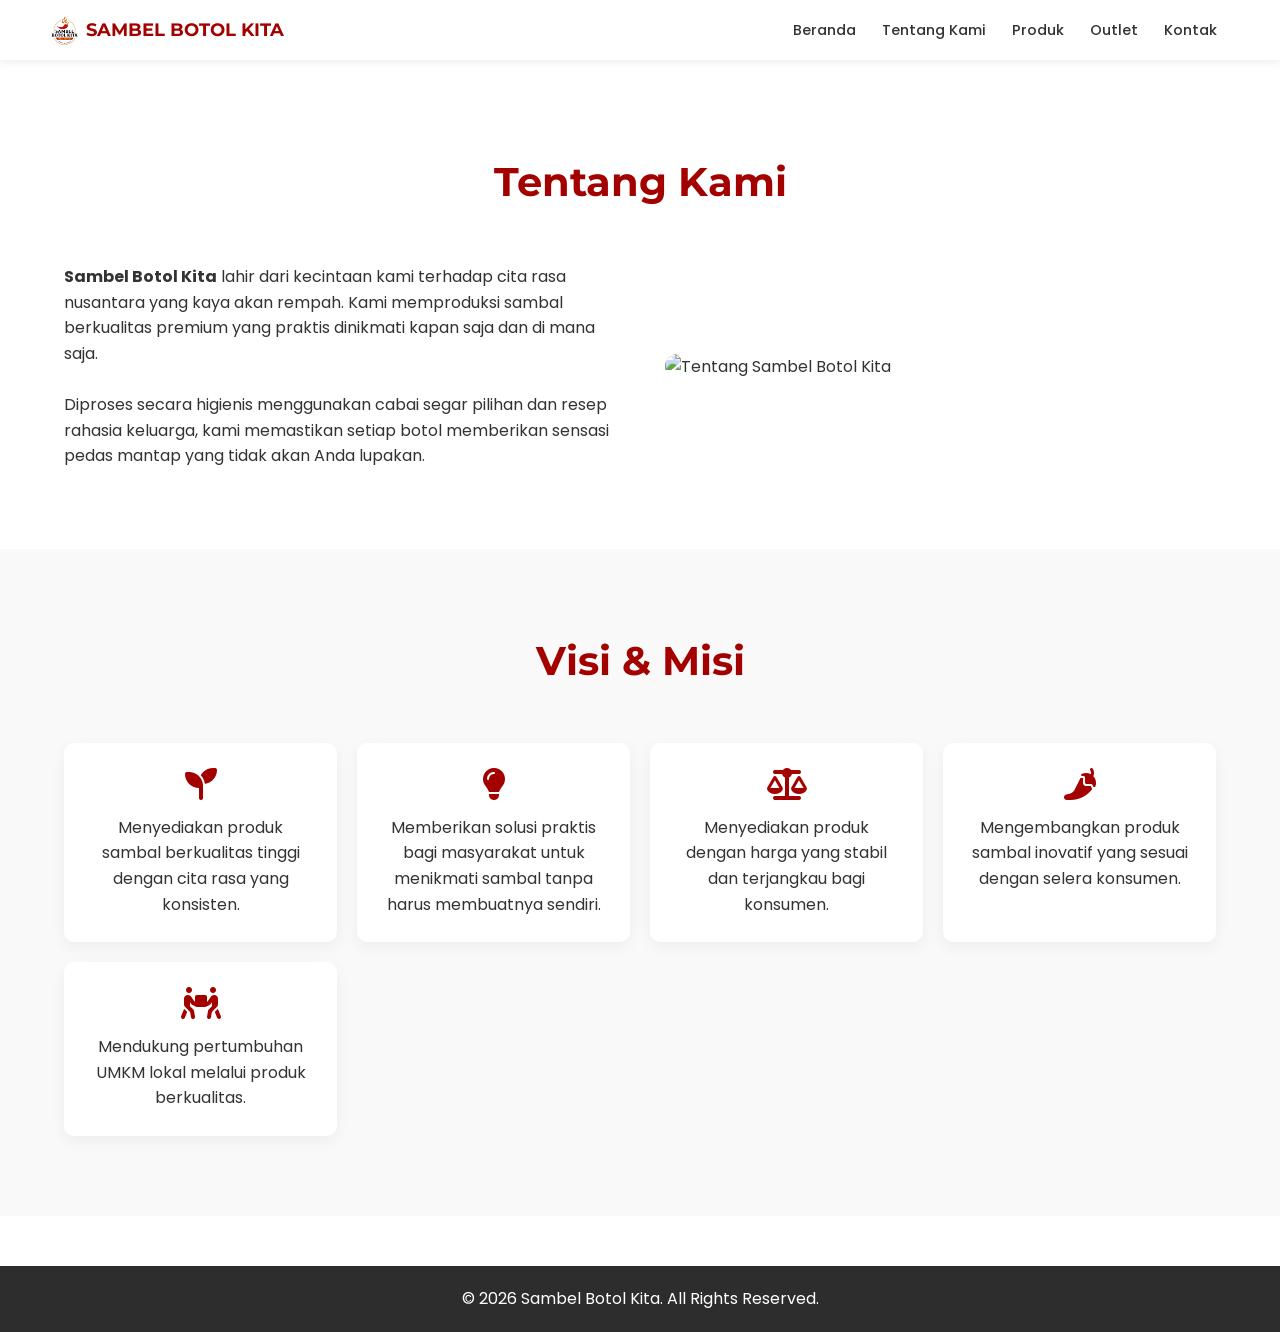
==== tentang.html @ 3c22ad12 "pisah page" ====
<!DOCTYPE html>
<html lang="id">
<head>
    <meta charset="UTF-8">
    <meta name="viewport" content="width=device-width, initial-scale=1.0">
    <title>Tentang Kami - Sambel Botol Kita</title>
    <link href="https://fonts.googleapis.com/css2?family=Montserrat:wght@700&family=Poppins:wght@400;500;600&display=swap" rel="stylesheet">
    <link rel="stylesheet" href="https://cdnjs.cloudflare.com/ajax/libs/font-awesome/6.4.0/css/all.min.css">
    <link rel="stylesheet" href="style.css">
</head>
<body>
    <!-- NAVBAR (Sama persis) -->
    <nav class="navbar">
        <div class="nav-container">
            <a href="index.html" class="logo-container">
                <img src="images/logo.png" alt="Logo" class="nav-logo">
                <span class="logo-text">SAMBEL BOTOL KITA</span>
            </a>
            <button class="menu-toggle" id="mobile-menu"><i class="fa-solid fa-bars"></i></button>
            <ul class="nav-menu">
                <li><a href="index.html">Beranda</a></li>
                <li><a href="tentang.html">Tentang Kami</a></li>
                <li><a href="produk.html">Produk</a></li>
                <li><a href="outlet.html">Outlet</a></li>
                <li><a href="kontak.html">Kontak</a></li>
            </ul>
        </div>
    </nav>

    <!-- TENTANG KAMI SECTION -->
    <section class="section">
        <div class="container">
            <h2 class="section-title">Tentang Kami</h2>
            <div class="about-grid">
                <div class="about-text">
                    <p><strong>Sambel Botol Kita</strong> lahir dari kecintaan kami terhadap cita rasa nusantara yang kaya akan rempah. Kami memproduksi sambal berkualitas premium yang praktis dinikmati kapan saja dan di mana saja.</p>
                    <br>
                    <p>Diproses secara higienis menggunakan cabai segar pilihan dan resep rahasia keluarga, kami memastikan setiap botol memberikan sensasi pedas mantap yang tidak akan Anda lupakan.</p>
                </div>
                <div class="about-image">
                    <img src="images/hero-banner.jpg" alt="Tentang Sambel Botol Kita">
                </div>
            </div>
        </div>
    </section>

    <!-- VISI MISI SECTION -->
    <section class="section bg-light">
        <div class="container">
            <h2 class="section-title">Visi & Misi</h2>
            <div class="mission-grid" id="mission-list">
                <!-- Dimuat otomatis oleh JS -->
            </div>
        </div>
    </section>

    <footer>
        <div class="container text-center">
            <p>&copy; 2026 Sambel Botol Kita. All Rights Reserved.</p>
        </div>
    </footer>
    <script src="script.js"></script>
</body>
</html>
---- style.css ----
/* ==========================================================================
   VARIABEL & RESET DASAR
   ========================================================================== */
:root {
    --primary-color: #A30000;
    --secondary-color: #2D2D2D;
    --text-dark: #333333;
    --text-light: #666666;
    --bg-light: #F9F9F9;
    --transition: all 0.3s ease;
}

* { margin: 0; padding: 0; box-sizing: border-box; }

body {
    font-family: 'Poppins', sans-serif;
    color: var(--text-dark);
    line-height: 1.6;
    background-color: #FFFFFF;
    padding-top: 70px; /* Jarak aman agar konten tidak tertutup navbar fixed */
}

.container { width: 90%; max-width: 1200px; margin: 0 auto; }
.text-center { text-align: center; }
.section { padding: 80px 0; }
.bg-light { background-color: var(--bg-light); }

.section-title {
    text-align: center;
    font-size: 2.5rem;
    color: var(--primary-color);
    margin-bottom: 50px;
    font-family: 'Montserrat', sans-serif;
    font-weight: 700;
}

/* ==========================================================================
   NAVBAR ULTIMATE FIX
   ========================================================================== */
.navbar {
    position: fixed; top: 0; left: 0; width: 100%;
    background-color: white;
    box-shadow: 0 2px 10px rgba(0,0,0,0.08);
    z-index: 1000; padding: 10px 0;
}

.nav-container {
    display: flex; justify-content: space-between; align-items: center;
    width: 92%; max-width: 1200px; margin: 0 auto;
}

.logo-container {
    display: flex; align-items: center; gap: 8px;
    text-decoration: none; flex-shrink: 0;
}

.nav-logo { height: 40px; width: auto; object-fit: contain; }

.logo-text {
    font-family: 'Montserrat', sans-serif;
    font-size: 1.15rem; font-weight: 700;
    color: var(--primary-color); white-space: nowrap;
}

.nav-menu { display: flex; list-style: none; align-items: center; gap: 2px; }

.nav-menu li a {
    text-decoration: none; color: var(--text-dark);
    font-weight: 500; font-size: 0.9rem;
    padding: 6px 12px; transition: var(--transition);
    white-space: nowrap;
}

.nav-menu li a:hover { color: var(--primary-color); }

.menu-toggle {
    display: none; background: none; border: none;
    cursor: pointer; padding: 5px; font-size: 1.5rem; color: var(--primary-color);
}

/* ==========================================================================
   HERO / HEADER SECTION
   ========================================================================== */
.hero-section {
    height: calc(100vh - 70px); min-height: 500px;
    background: linear-gradient(rgba(0,0,0,0.65), rgba(0,0,0,0.65)), url('https://images.unsplash.com/photo-1596797038530-2c107229654b?q=80&w=1600') no-repeat center center/cover;
    display: flex; justify-content: center; align-items: center;
    text-align: center; color: white; padding: 20px;
}

.hero-content h1 {
    font-family: 'Montserrat', sans-serif; font-size: 3.8rem;
    font-weight: 700; letter-spacing: 2px; text-shadow: 2px 2px 8px rgba(0,0,0,0.5);
    margin-bottom: 10px;
}

.tagline {
    font-size: 1.4rem; color: #F1F1F1; margin-bottom: 30px;
    text-shadow: 1px 1px 4px rgba(0,0,0,0.4);
}

.btn {
    display: inline-block; padding: 12px 30px;
    border-radius: 30px; font-weight: 600; text-decoration: none;
    transition: var(--transition); cursor: pointer; border: none;
}
.btn-primary { background-color: var(--primary-color); color: white; }
.btn-primary:hover { background-color: #800000; transform: translateY(-3px); }
.btn-secondary { background-color: var(--secondary-color); color: white; }
.btn-secondary:hover { background-color: #1a1a1a; }

/* ==========================================================================
   GRID UMUM (TENTANG, PRODUK, OUTLET, KONTAK)
   ========================================================================== */
.about-grid, .contact-grid {
    display: grid; grid-template-columns: 1fr 1fr; gap: 50px; align-items: center;
}
.about-image img { width: 100%; height: 350px; object-fit: contain; border-radius: 12px; }
.mission-grid { display: grid; grid-template-columns: repeat(auto-fit, minmax(250px, 1fr)); gap: 20px; }
.mission-card {
    background: white; padding: 25px; border-radius: 10px; text-align: center;
    box-shadow: 0 5px 15px rgba(0,0,0,0.05);
}
.mission-card i { font-size: 2rem; color: var(--primary-color); margin-bottom: 15px; }

/* PRODUK */
.products-grid { display: grid; grid-template-columns: repeat(auto-fit, minmax(300px, 1fr)); gap: 30px; }
.product-card {
    background: white; border-radius: 12px; padding: 20px;
    box-shadow: 0 5px 15px rgba(0,0,0,0.05); text-align: center;
}
.product-image-area img { width: 100%; height: 280px; object-fit: contain; margin-bottom: 15px; }

/* MARKETPLACE BUTTONS */
.marketplace-links { display: flex; gap: 10px; margin-top: 20px; }
.btn-mp {
    flex: 1; display: flex; justify-content: center; align-items: center; gap: 8px;
    padding: 10px; border-radius: 8px; font-weight: 600; font-size: 0.9rem;
    text-decoration: none; color: white; transition: var(--transition);
}
.btn-shopee { background-color: #EE4D2D; }
.btn-shopee:hover { background-color: #d74224; transform: translateY(-2px); }
.btn-tokopedia { background-color: #00AA5B; }
.btn-tokopedia:hover { background-color: #008f4c; transform: translateY(-2px); }

/* OUTLETS */
.search-box { text-align: center; margin-bottom: 30px; }
.search-box input {
    width: 100%; max-width: 500px; padding: 12px 20px;
    border: 1px solid #ddd; border-radius: 30px; font-size: 1rem; outline: none;
}
.outlets-grid { display: grid; grid-template-columns: repeat(auto-fit, minmax(250px, 1fr)); gap: 15px; }
.outlet-card {
    background-color: #fff; border: 1px solid #eee; padding: 15px;
    border-radius: 8px; text-align: center; font-weight: 500; font-size: 0.9rem;
}
.outlet-hidden { display: none !important; }

/* KONTAK FORM */
.contact-form { display: flex; flex-direction: column; gap: 15px; }
.contact-form input, .contact-form textarea {
    padding: 12px; border: 1px solid #ddd; border-radius: 8px; font-family: inherit; font-size: 1rem;
}
.contact-info p { margin-bottom: 15px; font-size: 1.1rem; }
.contact-info i { color: var(--primary-color); width: 25px; }

/* FOOTER */
footer { background-color: var(--secondary-color); color: white; padding: 20px 0; margin-top: 50px; }

/* ==========================================================================
   RESPONSIVE DESIGN (HP & TABLET)
   ========================================================================== */
@media (max-width: 1024px) {
    .menu-toggle { display: block !important; }
    .nav-menu {
        position: fixed; top: 60px; left: -100%; flex-direction: column; gap: 0;
        background-color: white; width: 100%; height: calc(100vh - 60px);
        text-align: center; transition: 0.3s; padding-top: 20px;
    }
    .nav-menu.active { left: 0; }
    .nav-menu li { margin: 15px 0; width: 100%; }
    .nav-menu li a { font-size: 1.1rem; display: block; padding: 10px 0; }
}
@media (max-width: 768px) {
    .hero-content h1 { font-size: 2.6rem; }
    .about-grid, .contact-grid { grid-template-columns: 1fr; }
}
@media (max-width: 480px) {
    .hero-content h1 { font-size: 2rem; }
    .btn { width: 100%; text-align: center; }
}
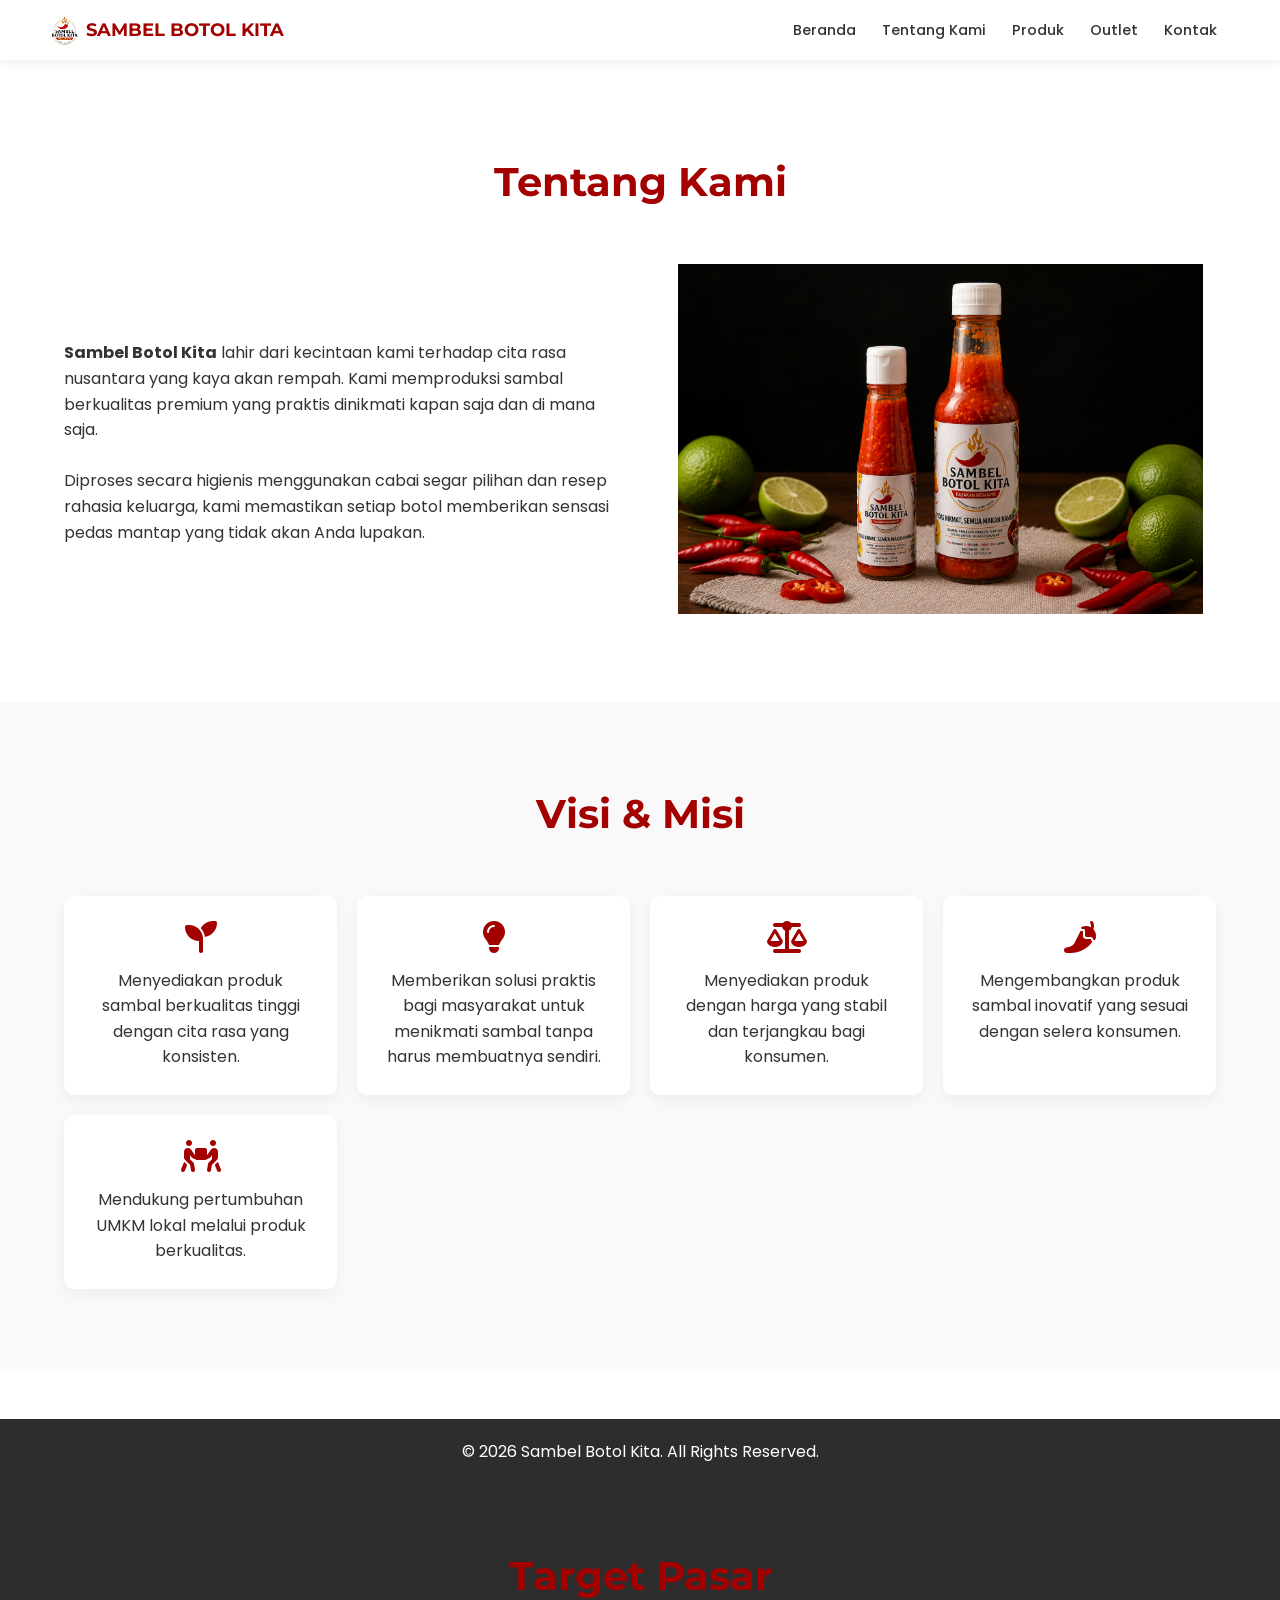
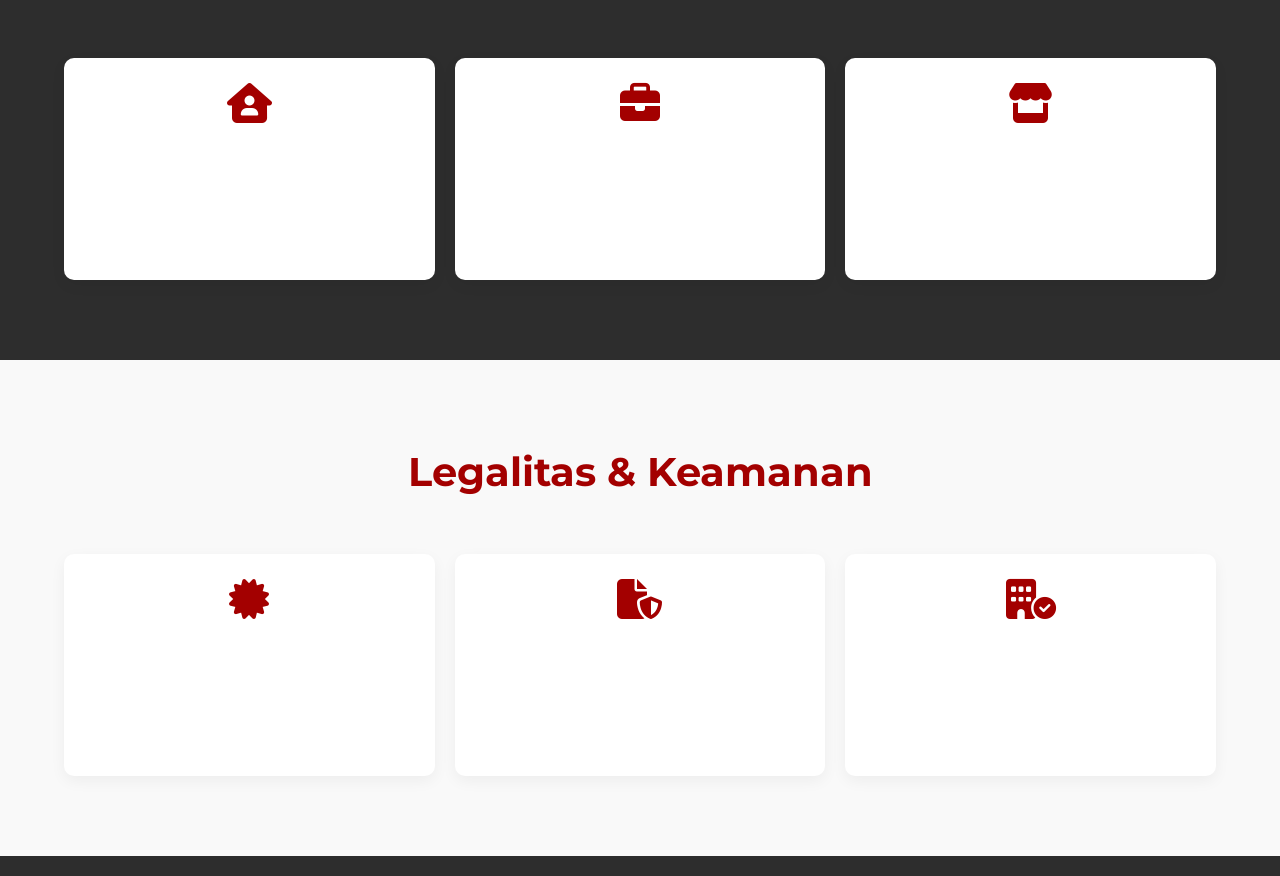
==== commit 0ec1b82c: "update lagi euy" ====
--- a/tentang.html
+++ b/tentang.html
@@ -38,7 +38,7 @@
                     <p>Diproses secara higienis menggunakan cabai segar pilihan dan resep rahasia keluarga, kami memastikan setiap botol memberikan sensasi pedas mantap yang tidak akan Anda lupakan.</p>
                 </div>
                 <div class="about-image">
-                    <img src="images/hero-banner.jpg" alt="Tentang Sambel Botol Kita">
+                    <img src="images/tentang-kami.png" alt="Tentang Sambel Botol Kita">
                 </div>
             </div>
         </div>
@@ -58,6 +58,56 @@
         <div class="container text-center">
             <p>&copy; 2026 Sambel Botol Kita. All Rights Reserved.</p>
         </div>
+
+        <!-- TARGET PASAR SECTION -->
+    <section class="section">
+        <div class="container">
+            <h2 class="section-title">Target Pasar</h2>
+            <!-- Kita menggunakan desain kartu dari misi agar rapi dan seragam -->
+            <div class="mission-grid">
+                <div class="mission-card">
+                    <i class="fa-solid fa-house-user" style="font-size: 2.5rem; color: var(--primary-color); margin-bottom: 15px;"></i>
+                    <h3 style="margin-bottom: 10px;">Ibu Rumah Tangga & Keluarga</h3>
+                    <p>Solusi hidangan praktis untuk melengkapi makan bersama keluarga tanpa repot mengulek sambal sendiri.</p>
+                </div>
+                <div class="mission-card">
+                    <i class="fa-solid fa-briefcase" style="font-size: 2.5rem; color: var(--primary-color); margin-bottom: 15px;"></i>
+                    <h3 style="margin-bottom: 10px;">Mahasiswa & Pekerja</h3>
+                    <p>Sangat cocok sebagai stok lauk anak kos atau bekal pekerja kantoran karena kemasannya yang mudah dibawa.</p>
+                </div>
+                <div class="mission-card">
+                    <i class="fa-solid fa-store" style="font-size: 2.5rem; color: var(--primary-color); margin-bottom: 15px;"></i>
+                    <h3 style="margin-bottom: 10px;">Usaha Kuliner</h3>
+                    <p>Menjadi pelengkap rasa yang sempurna bagi pemilik usaha rumah makan, katering, atau camilan.</p>
+                </div>
+            </div>
+        </div>
+    </section>
+
+    <!-- LEGALITAS SECTION -->
+    <section class="section bg-light">
+        <div class="container">
+            <h2 class="section-title">Legalitas & Keamanan</h2>
+            <div class="mission-grid">
+                <div class="mission-card">
+                    <i class="fa-solid fa-certificate" style="font-size: 2.5rem; color: var(--primary-color); margin-bottom: 15px;"></i>
+                    <h3 style="margin-bottom: 10px;">Sertifikat Halal</h3>
+                    <p>Bahan baku dan proses produksi kami telah memenuhi standar kehalalan demi kenyamanan konsumen.</p>
+                </div>
+                <div class="mission-card">
+                    <i class="fa-solid fa-file-shield" style="font-size: 2.5rem; color: var(--primary-color); margin-bottom: 15px;"></i>
+                    <h3 style="margin-bottom: 10px;">Izin P-IRT</h3>
+                    <p>Memiliki Izin Pangan Industri Rumah Tangga, menjamin produk kami aman, higienis, dan layak konsumsi.</p>
+                </div>
+                <div class="mission-card">
+                    <i class="fa-solid fa-building-circle-check" style="font-size: 2.5rem; color: var(--primary-color); margin-bottom: 15px;"></i>
+                    <h3 style="margin-bottom: 10px;">NIB Resmi</h3>
+                    <p>Telah terdaftar resmi dengan Nomor Induk Berusaha sebagai badan usaha UMKM yang sah di mata hukum.</p>
+                </div>
+            </div>
+        </div>
+    </section>
+    
     </footer>
     <script src="script.js"></script>
 </body>
--- a/style.css
+++ b/style.css
@@ -83,7 +83,7 @@
    ========================================================================== */
 .hero-section {
     height: calc(100vh - 70px); min-height: 500px;
-    background: linear-gradient(rgba(0,0,0,0.65), rgba(0,0,0,0.65)), url('https://images.unsplash.com/photo-1596797038530-2c107229654b?q=80&w=1600') no-repeat center center/cover;
+    background: linear-gradient(rgba(0,0,0,0.65), rgba(0,0,0,0.65)), url('images/hero-banner.png') no-repeat center center/cover;
     display: flex; justify-content: center; align-items: center;
     text-align: center; color: white; padding: 20px;
 }
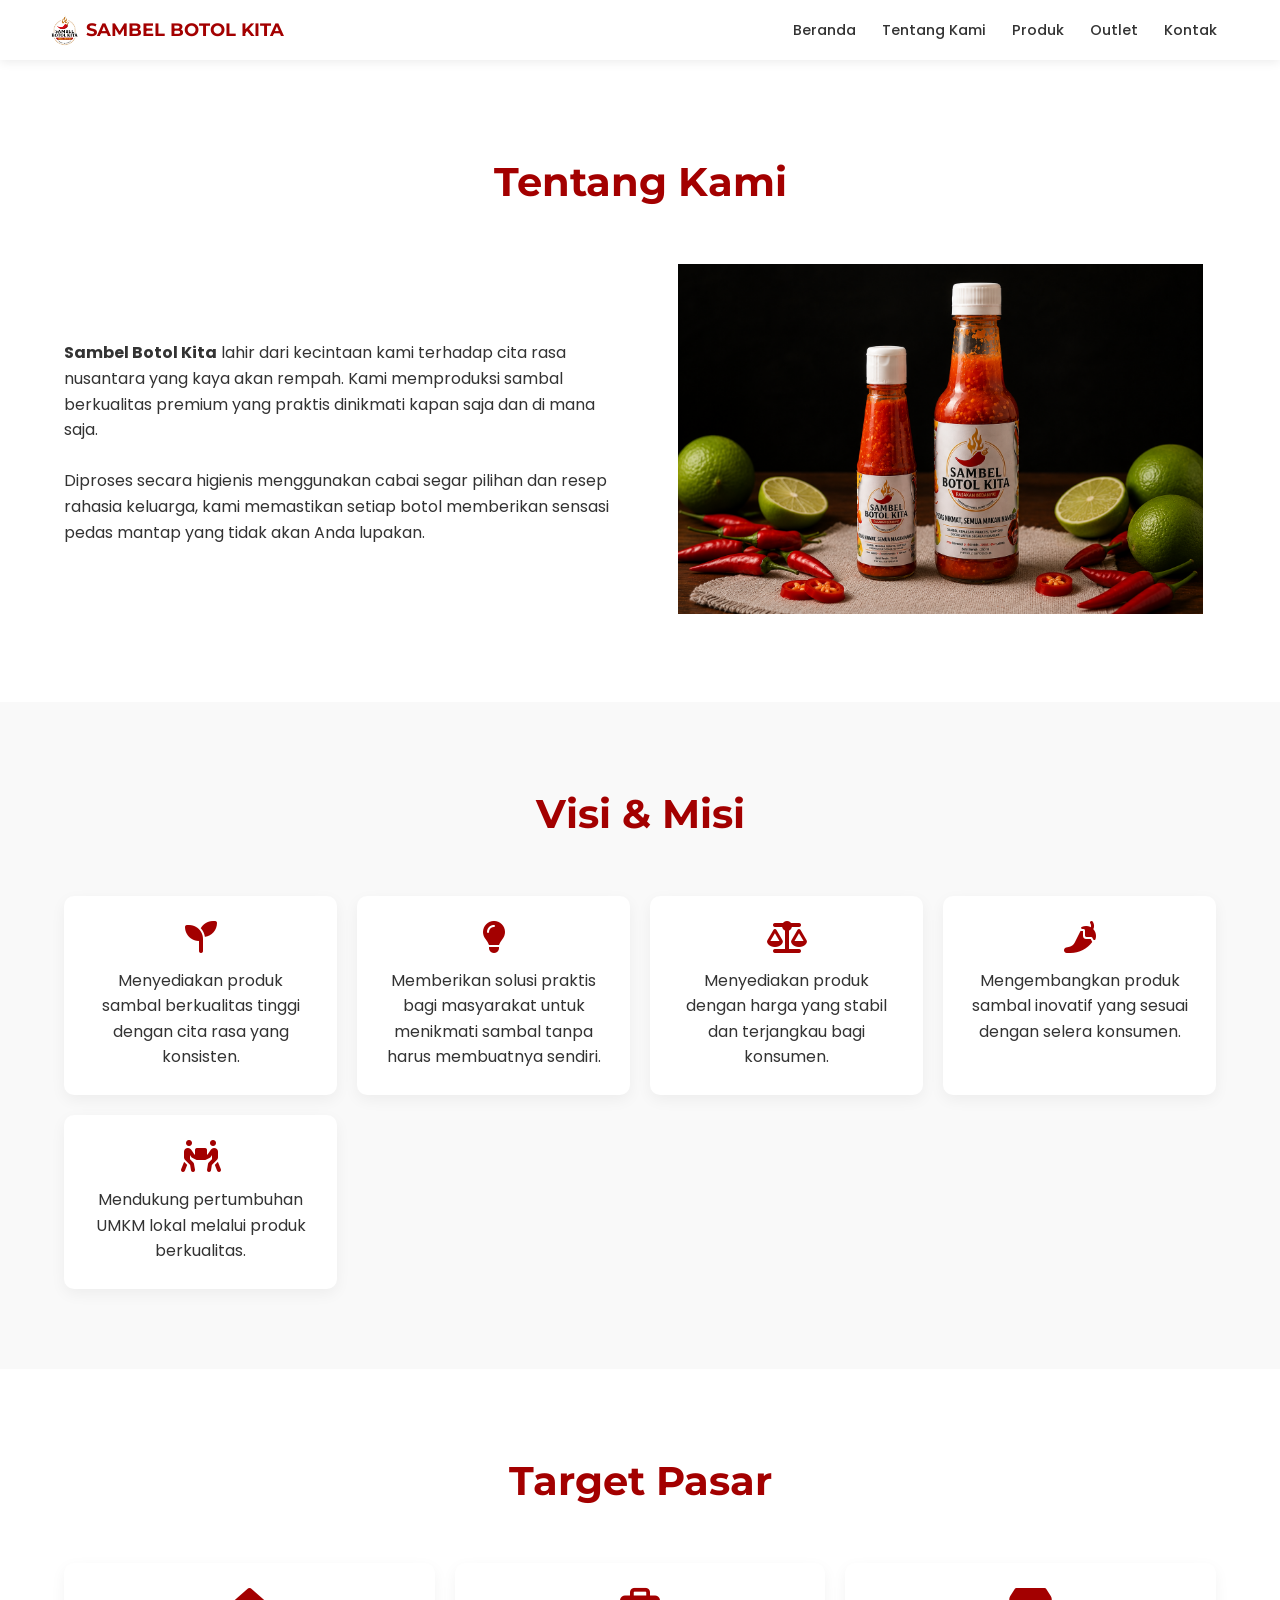
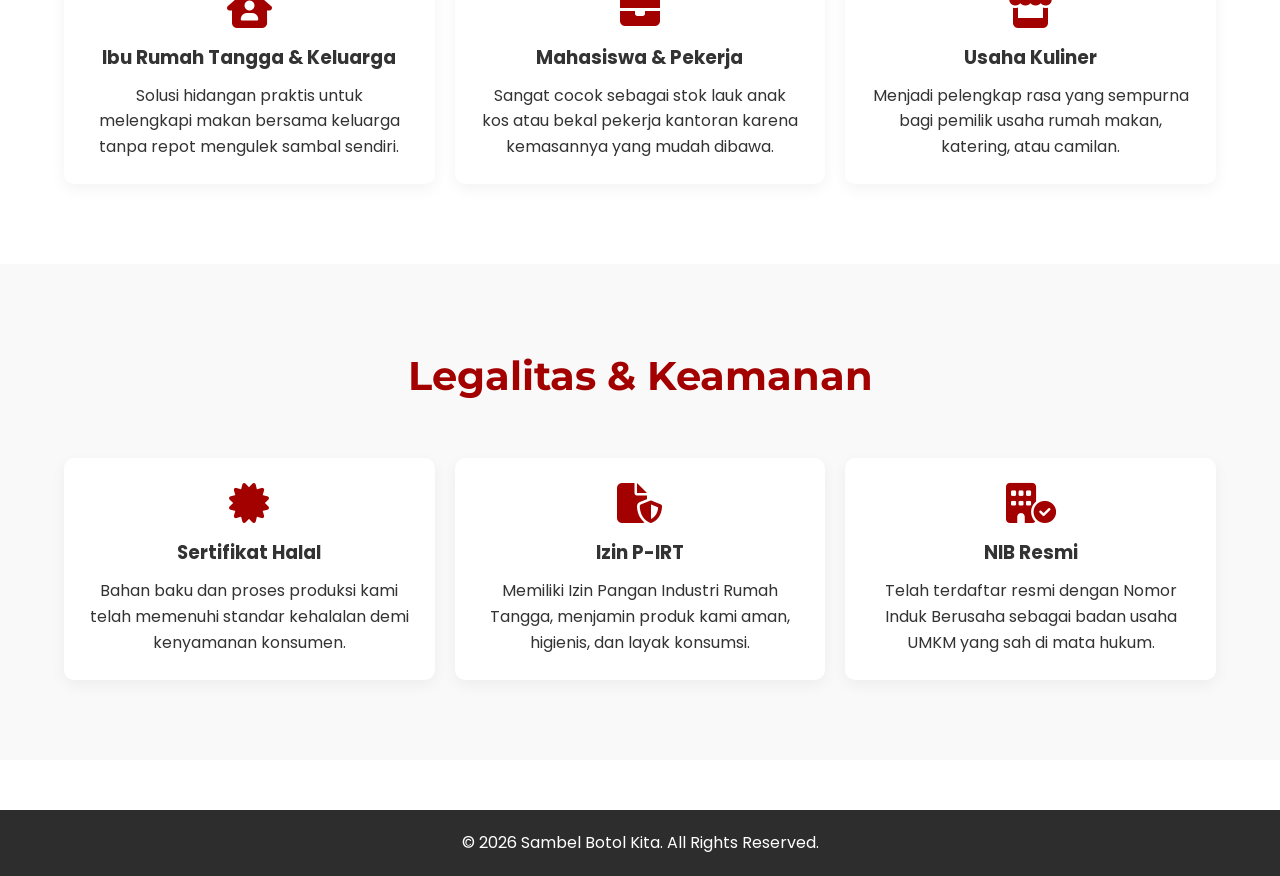
==== commit f8f7051e: "adohhhh" ====
--- a/tentang.html
+++ b/tentang.html
@@ -54,12 +54,7 @@
         </div>
     </section>
 
-    <footer>
-        <div class="container text-center">
-            <p>&copy; 2026 Sambel Botol Kita. All Rights Reserved.</p>
-        </div>
-
-        <!-- TARGET PASAR SECTION -->
+            <!-- TARGET PASAR SECTION -->
     <section class="section">
         <div class="container">
             <h2 class="section-title">Target Pasar</h2>
@@ -107,6 +102,11 @@
             </div>
         </div>
     </section>
+
+    <footer>
+        <div class="container text-center">
+            <p>&copy; 2026 Sambel Botol Kita. All Rights Reserved.</p>
+        </div>
     
     </footer>
     <script src="script.js"></script>
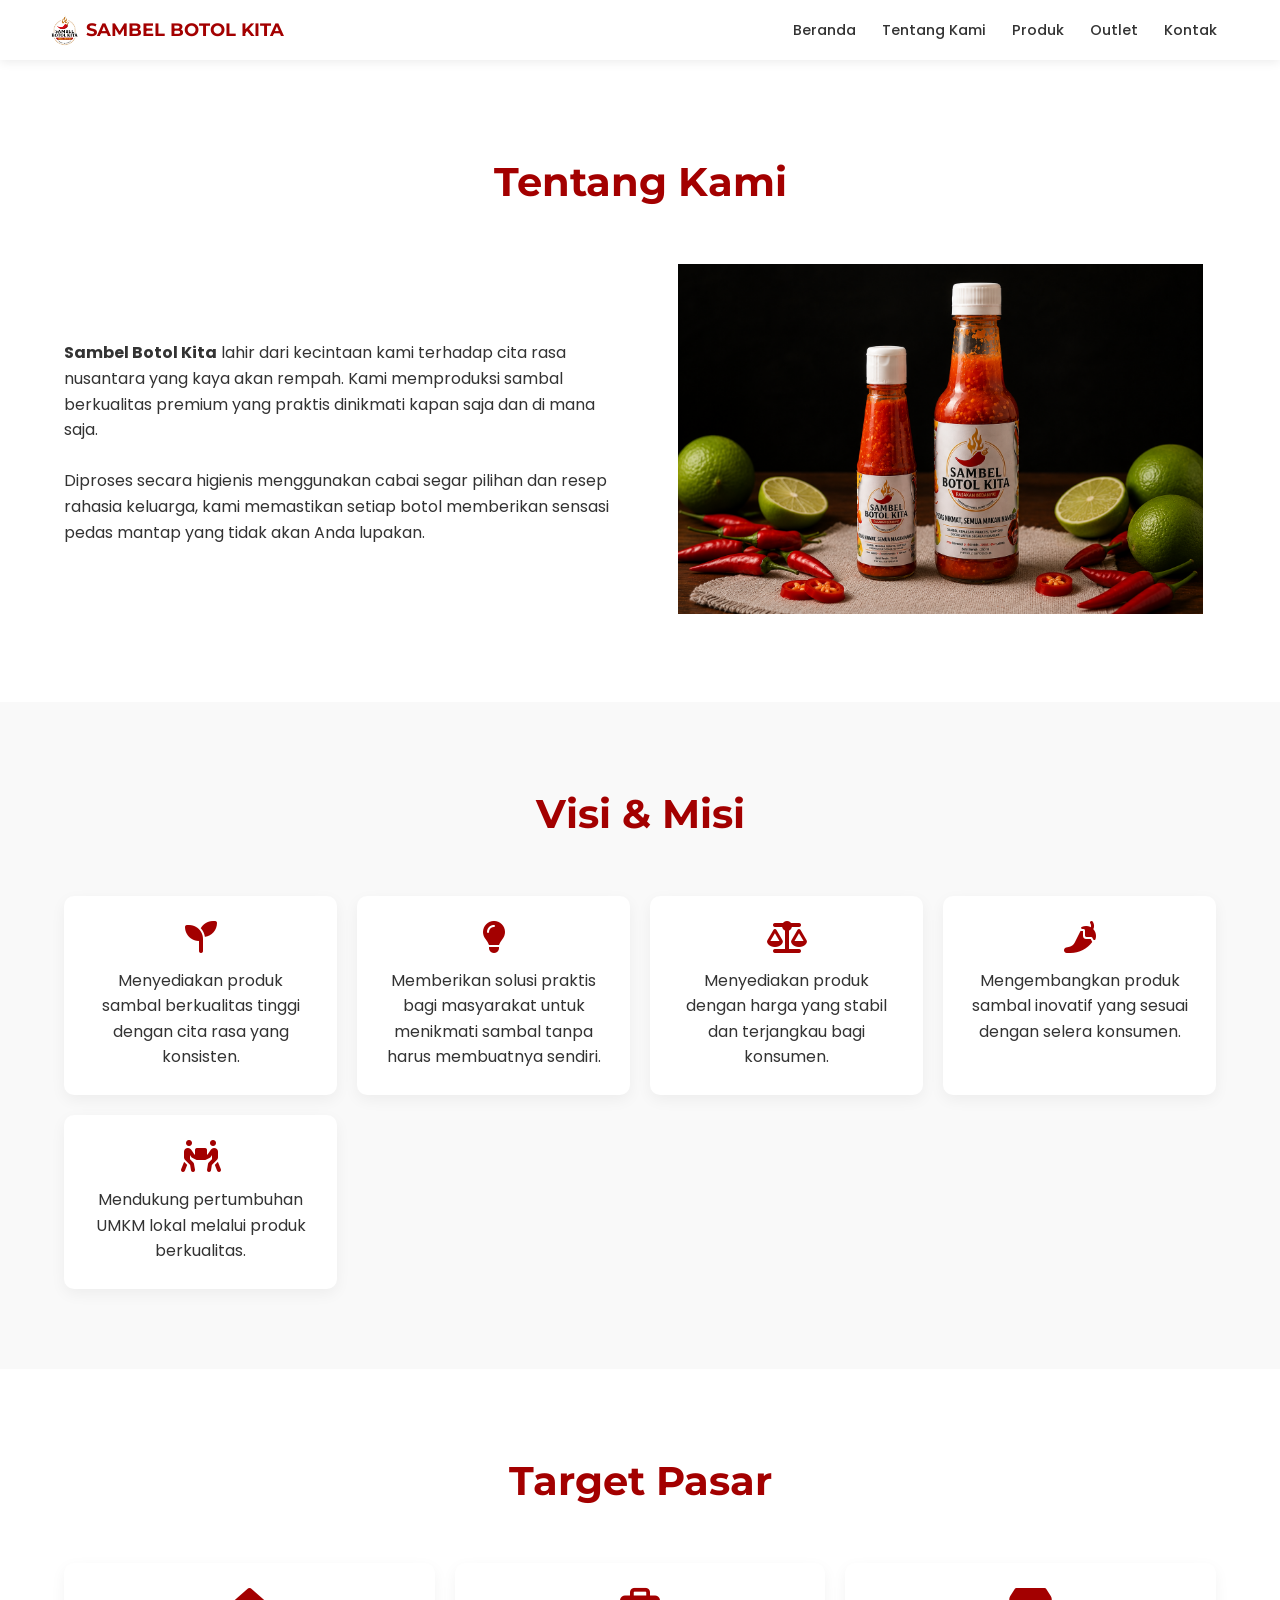
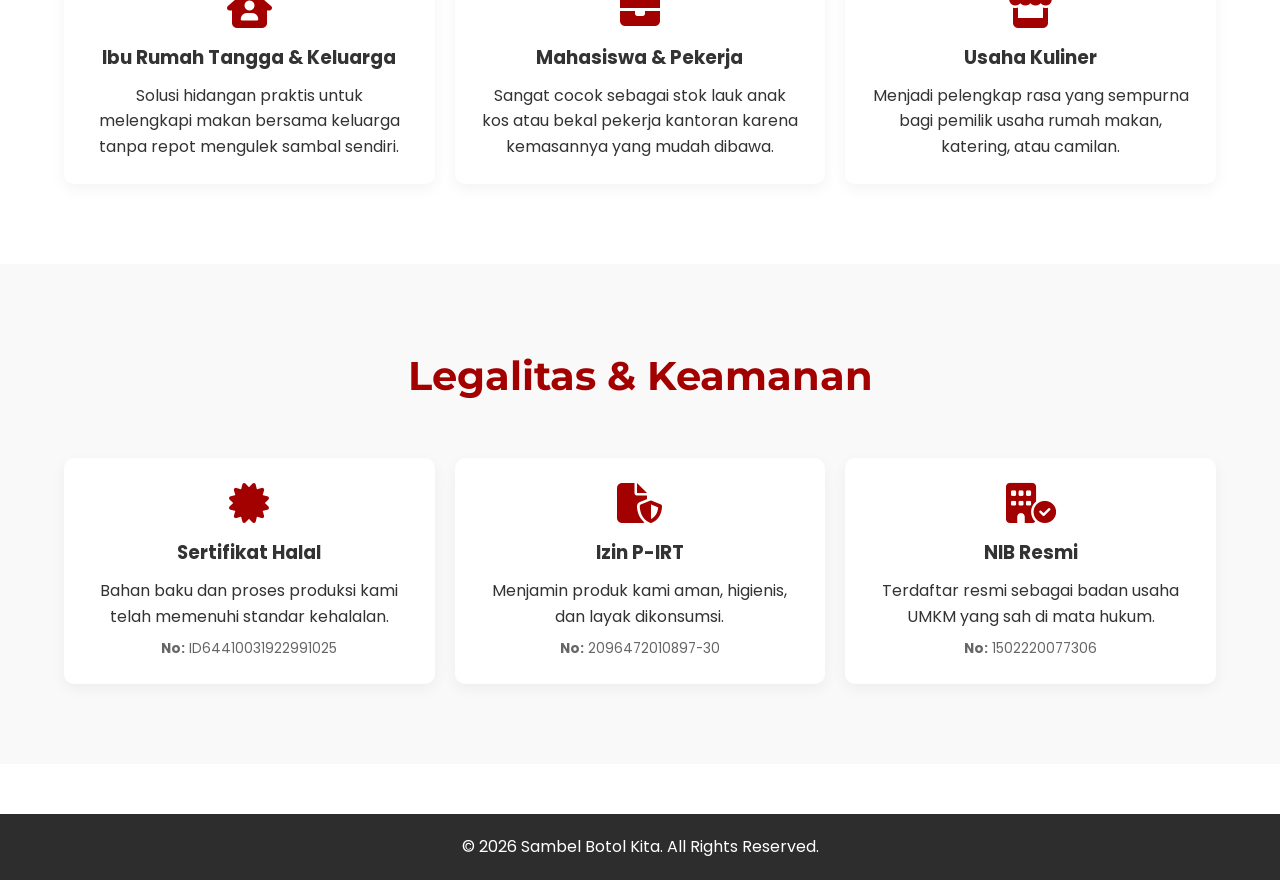
==== commit 67f183bc: "apakah final" ====
--- a/tentang.html
+++ b/tentang.html
@@ -84,21 +84,28 @@
         <div class="container">
             <h2 class="section-title">Legalitas & Keamanan</h2>
             <div class="mission-grid">
+                
                 <div class="mission-card">
                     <i class="fa-solid fa-certificate" style="font-size: 2.5rem; color: var(--primary-color); margin-bottom: 15px;"></i>
                     <h3 style="margin-bottom: 10px;">Sertifikat Halal</h3>
-                    <p>Bahan baku dan proses produksi kami telah memenuhi standar kehalalan demi kenyamanan konsumen.</p>
+                    <p>Bahan baku dan proses produksi kami telah memenuhi standar kehalalan.</p>
+                    <p style="font-size: 0.85rem; color: var(--text-light); margin-top: 8px;"><strong>No:</strong> ID64410031922991025</p>
                 </div>
+
                 <div class="mission-card">
                     <i class="fa-solid fa-file-shield" style="font-size: 2.5rem; color: var(--primary-color); margin-bottom: 15px;"></i>
                     <h3 style="margin-bottom: 10px;">Izin P-IRT</h3>
-                    <p>Memiliki Izin Pangan Industri Rumah Tangga, menjamin produk kami aman, higienis, dan layak konsumsi.</p>
+                    <p>Menjamin produk kami aman, higienis, dan layak dikonsumsi.</p>
+                    <p style="font-size: 0.85rem; color: var(--text-light); margin-top: 8px;"><strong>No:</strong> 2096472010897-30</p>
                 </div>
+
                 <div class="mission-card">
                     <i class="fa-solid fa-building-circle-check" style="font-size: 2.5rem; color: var(--primary-color); margin-bottom: 15px;"></i>
                     <h3 style="margin-bottom: 10px;">NIB Resmi</h3>
-                    <p>Telah terdaftar resmi dengan Nomor Induk Berusaha sebagai badan usaha UMKM yang sah di mata hukum.</p>
+                    <p>Terdaftar resmi sebagai badan usaha UMKM yang sah di mata hukum.</p>
+                    <p style="font-size: 0.85rem; color: var(--text-light); margin-top: 8px;"><strong>No:</strong> 1502220077306</p>
                 </div>
+
             </div>
         </div>
     </section>
